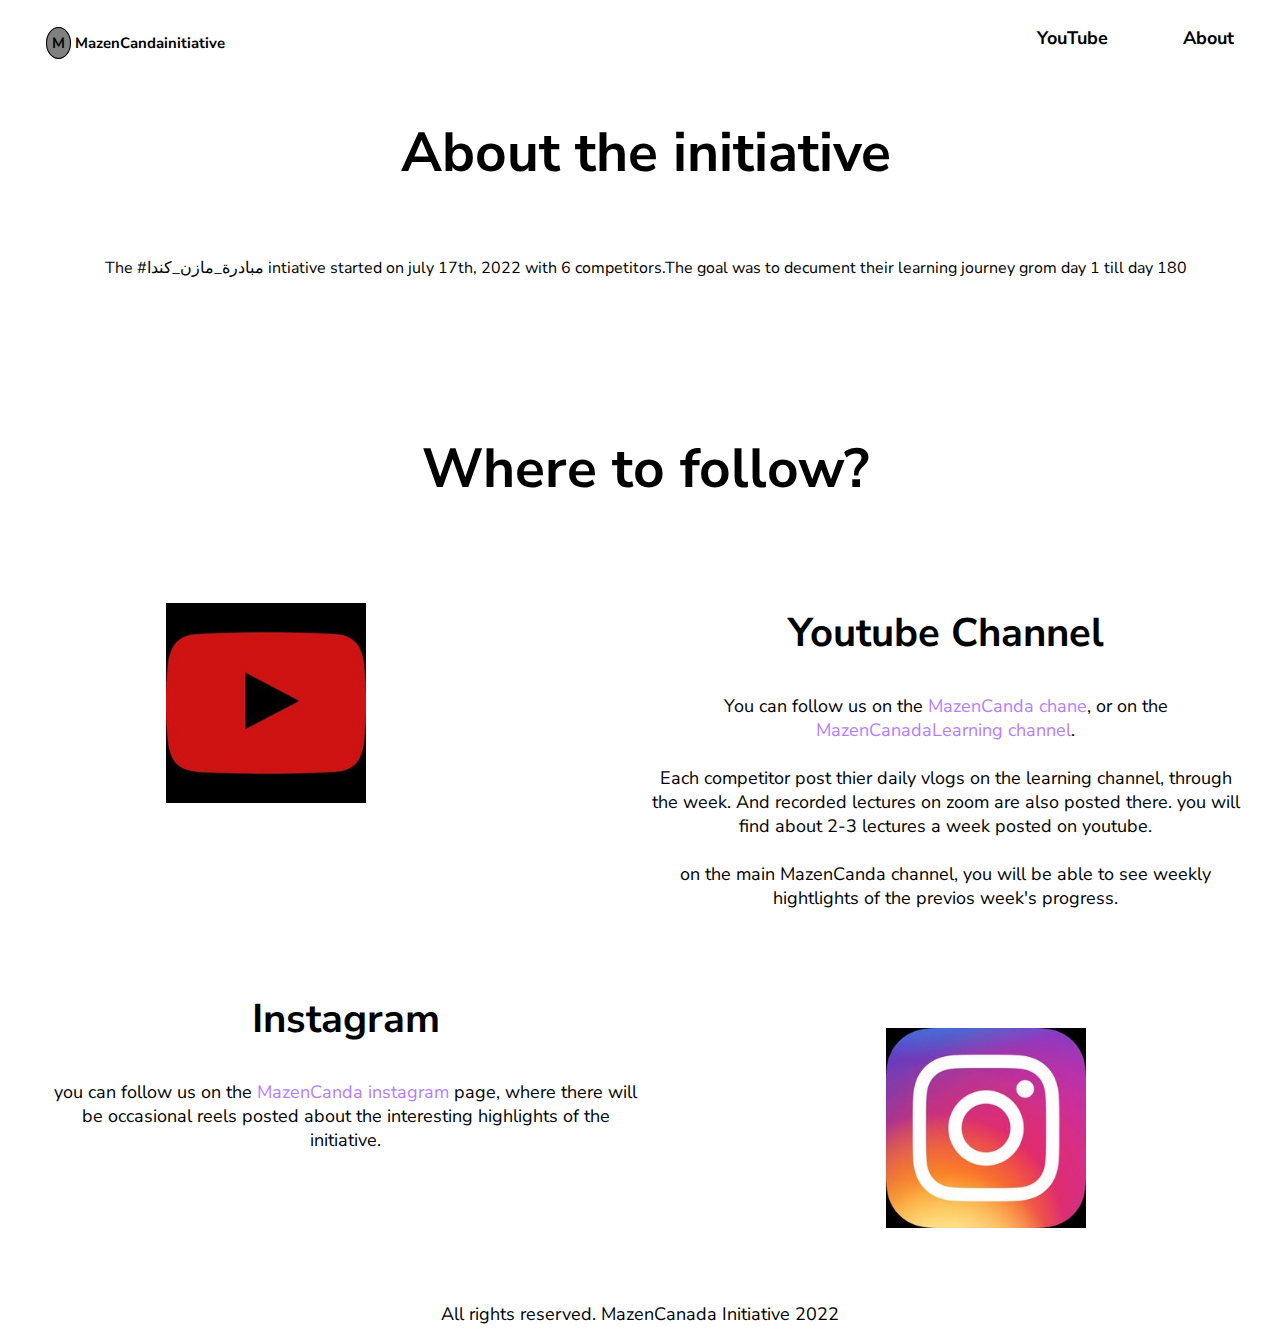
==== about.html @ 72a7ad46 "Add files via upload" ====
<!---------------- NOURHAN HASAN --------------------->
<!DOCTYPE html>
<html>
<head>
	<title>Mazen Canda initiative</title>
	<link rel=stylesheet href=about.css>
	<link rel='stylesheet' href='https://fonts.googleapis.com/css?family=Nunito Sans'>
	<meta charset=utf-8>
	<meta keywords="Mazen Canda initiative">
</head>
<body>
	<!---------------- 1- HEADER --------------------->
	<header id="header">
		<!------------ Right part ----------------->
		<nav>
			<ul>
				<li><a href="#" style="font-size: 18px;"><b>YouTube</b></a></li>
				<li><a href="#"><b>About</b></a></li>
			</ul>
			<!------------ Left part ----------------->
		    <div id="logo">
			    <h5><span>M</span>   MazenCandainitiative</h5>
		    </div>
		</nav>
	</header>
	<!---------------- 2- INTRO SECTION --------------------->
	<div id="section-intro">
		<h1>About the initiative</h1>
		<p>The #مبادرة_مازن_كندا intiative started on july 17th, 2022 with 6 competitors.The goal was to decument their learning journey grom day 1 till day 180</p>
	</div>
	<!---------------- 3- WHERE FOLLOW --------------------->
	<div id="section-where-to-follow">
		<h1>Where to follow?</h1>
		<!-------------------------- ROW 1 ------------------------------->
		      <!---------------- LEFT PART --------------------->
		      <img id="img1" src="img/youtube1.ico">
		      <!---------------- RIGHT PART --------------------->
		      <div class="youtube-para">
		      	<h2>Youtube Channel</h2>
		      	<p>You can follow us on the <a href="https://youtube.com/c/MazenCanadaOfficial" style="color: #B67DFF;">MazenCanda chane</a>, or on the <a href="https://youtube.com/channel/UC98Suvqo2atFD0Y6e3Bn2AA" style="color: #B67DFF";>MazenCanadaLearning channel</a>.<br><br>Each competitor post thier daily vlogs on the learning channel, through the week. And recorded lectures on zoom are also posted there. you will find about 2-3 lectures a week posted on youtube.<br><br>on the main MazenCanda channel, you will be able to see weekly hightlights of the previos week's progress. </p>
		      </div>
		<!-------------------------- ROW 2 ------------------------------->
		      <!---------------- LEFT PART --------------------->
		      <div class="insta-para">
		      	<h2>Instagram</h2>
		      	<p>you can follow us on the <a href="" style="color: #B67DFF;">MazenCanda instagram</a> page, where there will be occasional reels posted about the interesting highlights of the initiative.</p>
		      </div>
		      <!---------------- RIGHT PART --------------------->
		         <img id="img2" src="img/insta.ico">
	</div>
	<!---------------- 4- LATEST VIDEOS --------------------->
	<div id="latest-videos">
		
	</div>
	<!---------------- 5- FOOTER --------------------->
	<footer id="footer">
		<p>All rights reserved. MazenCanada Initiative 2022</p>
	</footer>
</body>
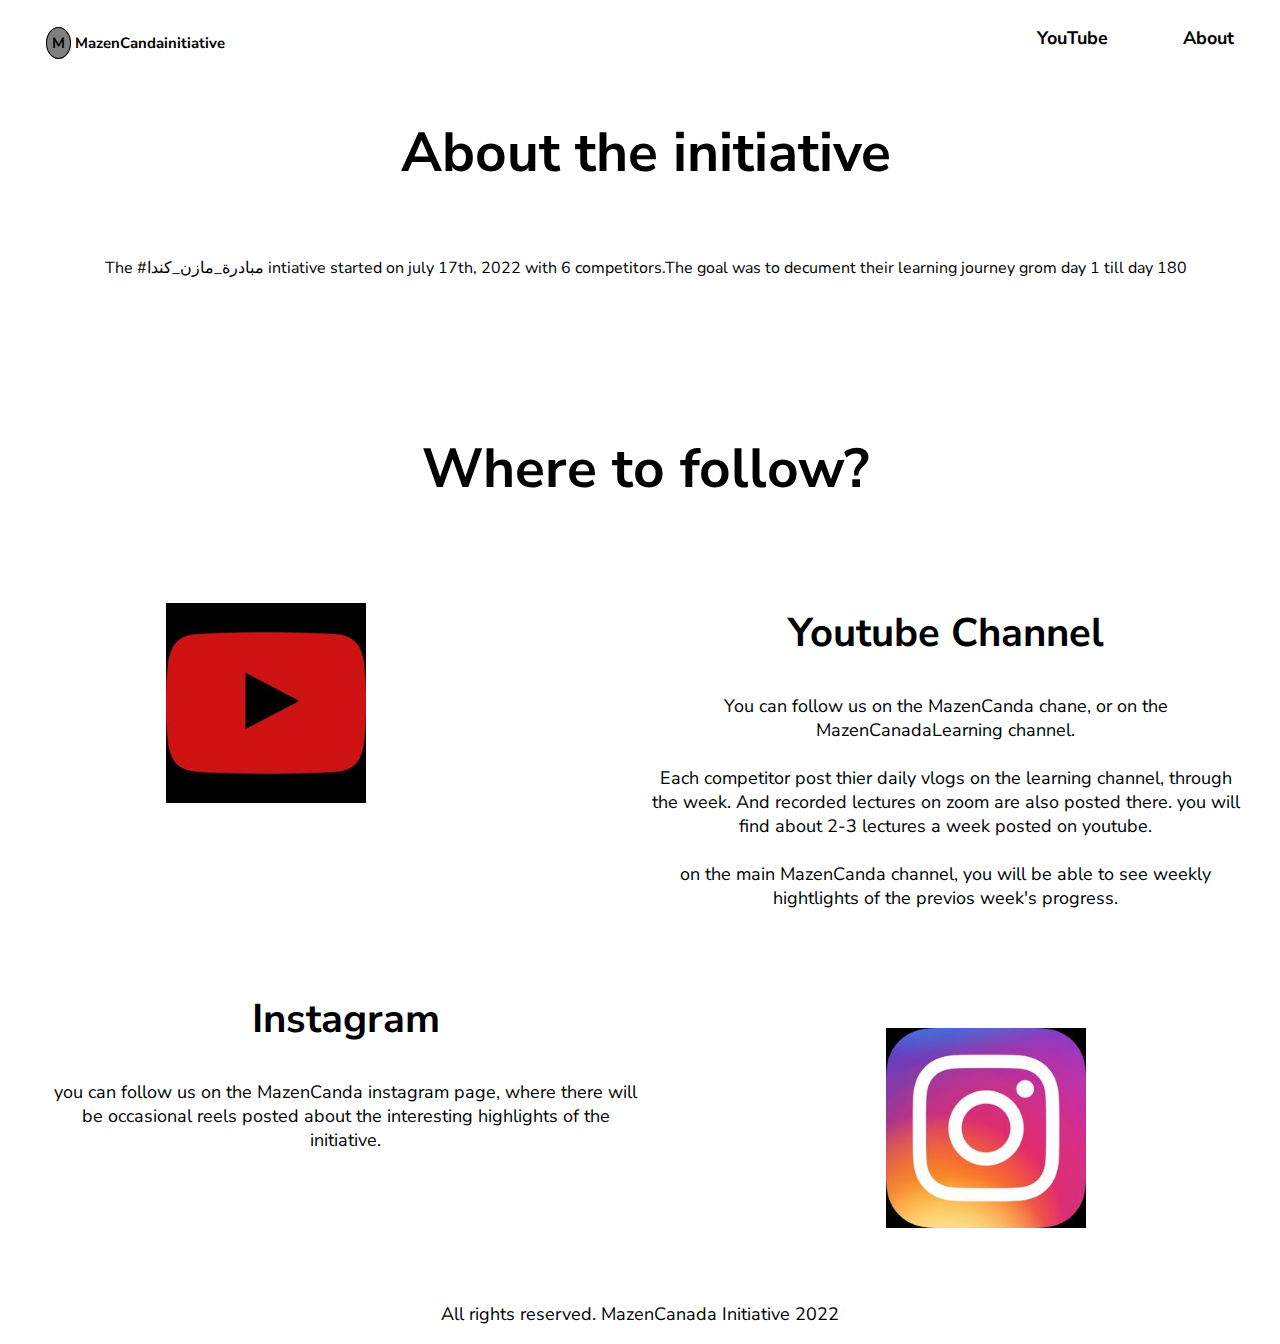
==== commit ad34dfb0: "Update about.html" ====
--- a/about.html
+++ b/about.html
@@ -23,7 +23,8 @@
 		    </div>
 		</nav>
 	</header>
-	<!---------------- 2- INTRO SECTION --------------------->
+	<main>
+		<!---------------- 2- INTRO SECTION --------------------->
 	<div id="section-intro">
 		<h1>About the initiative</h1>
 		<p>The #مبادرة_مازن_كندا intiative started on july 17th, 2022 with 6 competitors.The goal was to decument their learning journey grom day 1 till day 180</p>
@@ -37,13 +38,13 @@
 		      <!---------------- RIGHT PART --------------------->
 		      <div class="youtube-para">
 		      	<h2>Youtube Channel</h2>
-		      	<p>You can follow us on the <a href="https://youtube.com/c/MazenCanadaOfficial" style="color: #B67DFF;">MazenCanda chane</a>, or on the <a href="https://youtube.com/channel/UC98Suvqo2atFD0Y6e3Bn2AA" style="color: #B67DFF";>MazenCanadaLearning channel</a>.<br><br>Each competitor post thier daily vlogs on the learning channel, through the week. And recorded lectures on zoom are also posted there. you will find about 2-3 lectures a week posted on youtube.<br><br>on the main MazenCanda channel, you will be able to see weekly hightlights of the previos week's progress. </p>
+		      	<p>You can follow us on the <a class="pink" href="https://youtube.com/c/MazenCanadaOfficial">MazenCanda chane</a>, or on the <a class="pink" href="https://youtube.com/channel/UC98Suvqo2atFD0Y6e3Bn2AA">MazenCanadaLearning channel</a>.<br><br>Each competitor post thier daily vlogs on the learning channel, through the week. And recorded lectures on zoom are also posted there. you will find about 2-3 lectures a week posted on youtube.<br><br>on the main MazenCanda channel, you will be able to see weekly hightlights of the previos week's progress. </p>
 		      </div>
 		<!-------------------------- ROW 2 ------------------------------->
 		      <!---------------- LEFT PART --------------------->
 		      <div class="insta-para">
 		      	<h2>Instagram</h2>
-		      	<p>you can follow us on the <a href="" style="color: #B67DFF;">MazenCanda instagram</a> page, where there will be occasional reels posted about the interesting highlights of the initiative.</p>
+		      	<p>you can follow us on the <a class="pink" href="">MazenCanda instagram</a> page, where there will be occasional reels posted about the interesting highlights of the initiative.</p>
 		      </div>
 		      <!---------------- RIGHT PART --------------------->
 		         <img id="img2" src="img/insta.ico">
@@ -52,8 +53,9 @@
 	<div id="latest-videos">
 		
 	</div>
+	</main>
 	<!---------------- 5- FOOTER --------------------->
 	<footer id="footer">
 		<p>All rights reserved. MazenCanada Initiative 2022</p>
 	</footer>
-</body>+</body>
